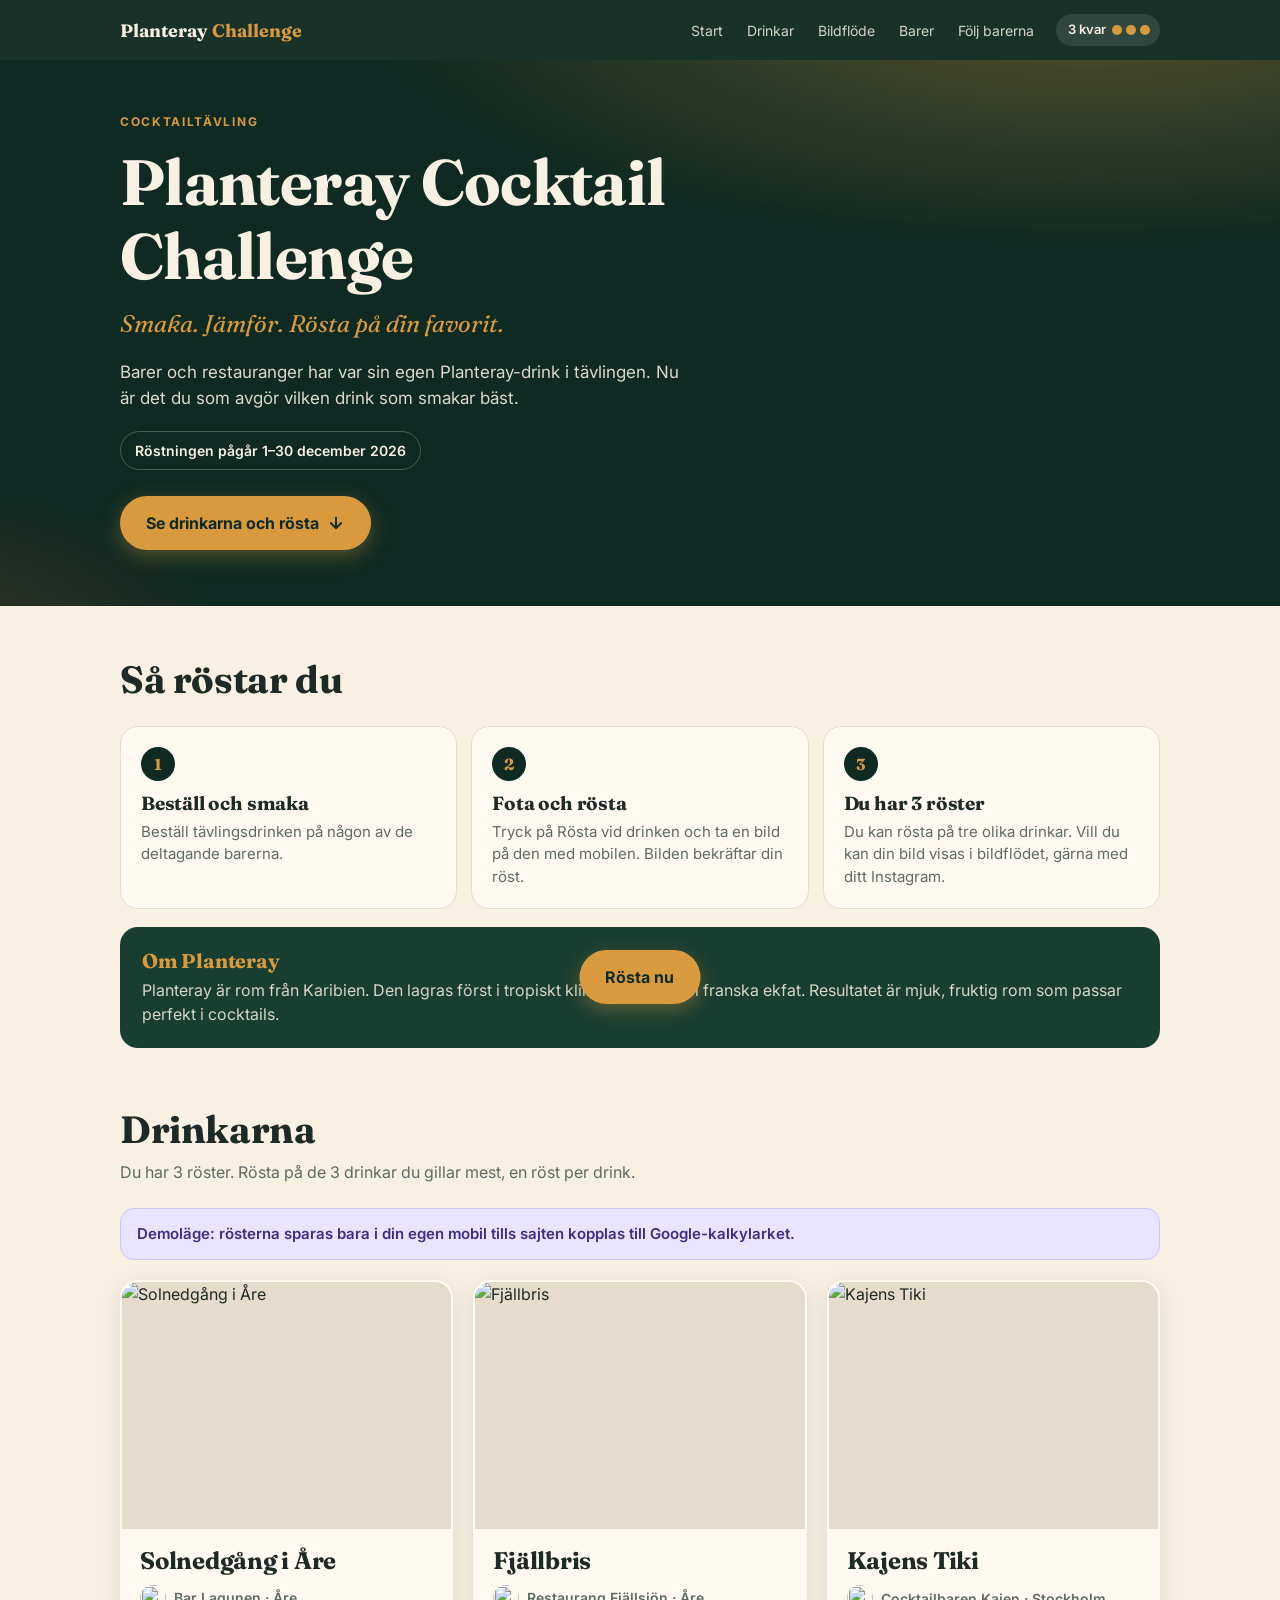
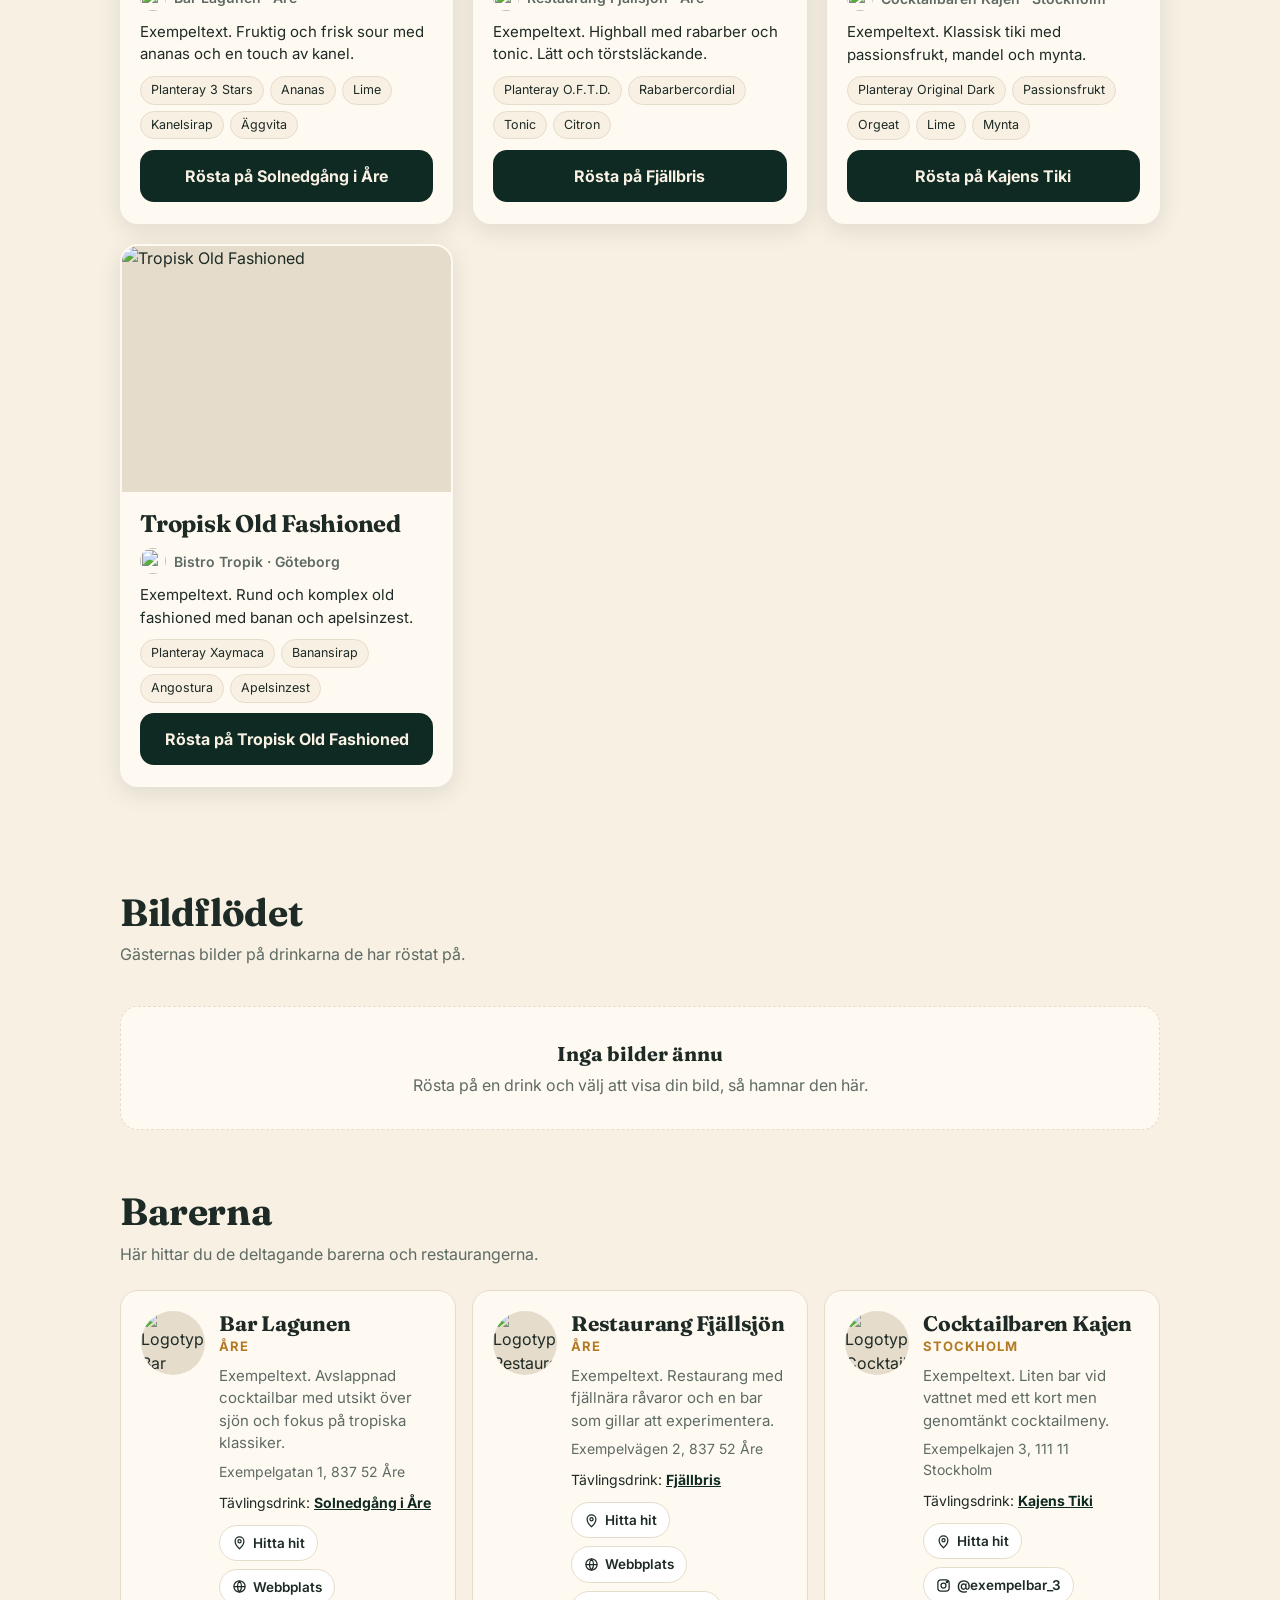
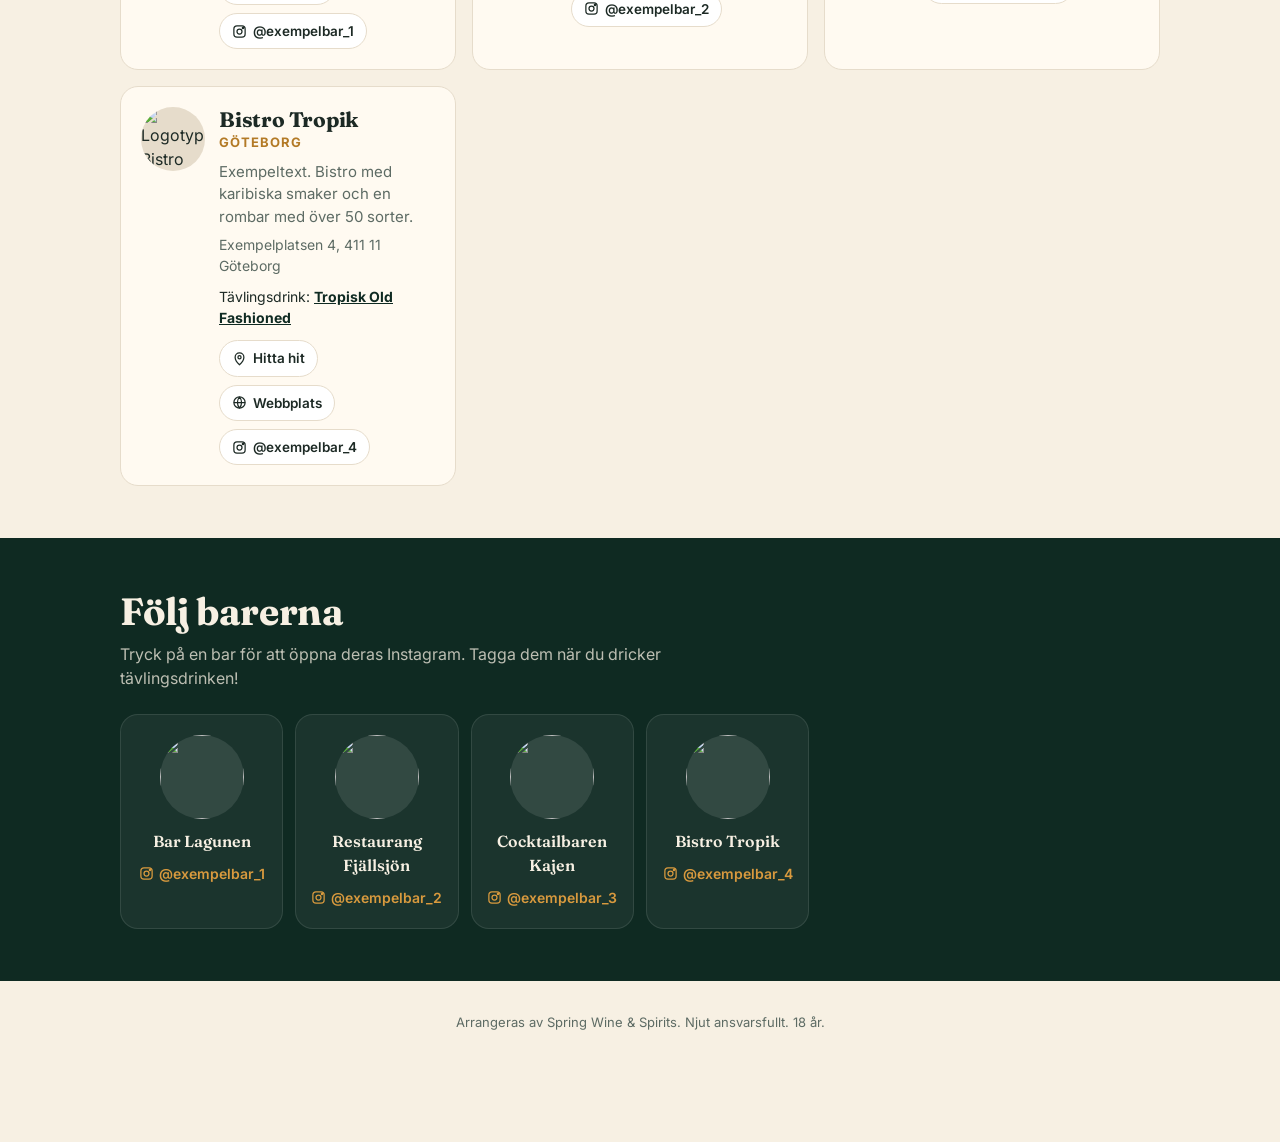
==== index.html @ 9d67931b "Add files via upload" ====
<!DOCTYPE html>
<html lang="sv">
<head>
  <meta charset="utf-8">
  <meta name="viewport" content="width=device-width, initial-scale=1, viewport-fit=cover">
  <meta name="theme-color" content="#0f2a22">
  <title>Planteray Cocktail Challenge – Rösta</title>
  <meta name="description" content="Rösta på den godaste Planteray-drinken.">
  <link rel="preconnect" href="https://fonts.googleapis.com">
  <link rel="preconnect" href="https://fonts.gstatic.com" crossorigin>
  <link href="https://fonts.googleapis.com/css2?family=Fraunces:ital,opsz,wght@0,9..144,500;0,9..144,700;1,9..144,500&family=Inter:wght@400;600;700&display=swap" rel="stylesheet">
  <link rel="stylesheet" href="style.css">
</head>
<body>

  <header class="topbar">
    <div class="wrap">
      <a href="#start" class="brandmark" id="brandmark">Planteray <span>Challenge</span></a>
      <nav class="nav" aria-label="Huvudmeny">
        <a href="#start">Start</a>
        <a href="#drinkar">Drinkar</a>
        <a href="#bilder">Bildflöde</a>
        <a href="#barer">Barer</a>
        <a href="#folj">Följ barerna</a>
      </nav>
      <div class="votes-pill" aria-live="polite">
        <span id="pillText">3 kvar</span>
        <span class="dots" id="pillDots" aria-hidden="true"></span>
      </div>
    </div>
  </header>

  <main>
    <!-- STARTSIDA -->
    <section class="hero" id="start">
      <div class="wrap">
        <span class="eyebrow">Cocktailtävling</span>
        <h1 id="eventName"></h1>
        <p class="tagline" id="tagline"></p>
        <p class="intro" id="intro"></p>
        <div class="period" id="period"></div><br>
        <a class="cta" href="#drinkar">Se drinkarna och rösta
          <svg width="18" height="18" viewBox="0 0 24 24" fill="none" stroke="currentColor" stroke-width="2.5" stroke-linecap="round"><path d="M12 5v14M5 12l7 7 7-7"/></svg>
        </a>
      </div>
    </section>

    <section class="block" id="sa-rostar-du">
      <div class="wrap">
        <div class="section-head"><h2>Så röstar du</h2></div>
        <ol class="steps" id="steps"></ol>
        <div class="brand-box">
          <h3 id="brandTitle"></h3>
          <p id="brandText"></p>
        </div>
      </div>
    </section>

    <!-- DRINKARNA -->
    <section class="block" id="drinkar" style="padding-top:8px">
      <div class="wrap">
        <div class="section-head">
          <h2>Drinkarna</h2>
          <p id="drinksLead"></p>
        </div>
        <div class="banner" id="banner" role="status"></div>
        <div class="drink-grid" id="drinkGrid"></div>
      </div>
    </section>

    <!-- BILDFLÖDE -->
    <section class="block feed-section" id="bilder">
      <div class="wrap">
        <div class="section-head">
          <h2>Bildflödet</h2>
          <p>Gästernas bilder på drinkarna de har röstat på.</p>
        </div>
        <div class="filter-chips" id="feedFilter" role="toolbar" aria-label="Filtrera på drink"></div>
        <div class="feed-grid" id="feedGrid" aria-live="polite"></div>
        <div style="text-align:center"><button class="more-btn" id="feedMore" hidden>Visa fler bilder</button></div>
      </div>
    </section>

    <!-- BARERNA -->
    <section class="block" id="barer" style="padding-top:8px">
      <div class="wrap">
        <div class="section-head">
          <h2>Barerna</h2>
          <p>Här hittar du de deltagande barerna och restaurangerna.</p>
        </div>
        <div class="bar-list" id="barList"></div>
      </div>
    </section>

    <!-- SYNLIGHET / INSTAGRAM -->
    <section class="block wall" id="folj">
      <div class="wrap">
        <div class="section-head">
          <h2>Följ barerna</h2>
          <p>Tryck på en bar för att öppna deras Instagram. Tagga dem när du dricker tävlingsdrinken!</p>
        </div>
        <div class="wall-grid" id="wallGrid"></div>
      </div>
    </section>
  </main>

  <footer><div class="wrap" id="footer"></div></footer>

  <a href="#drinkar" class="cta float-cta" id="floatCta">Rösta nu</a>

  <!-- Dialog -->
  <div class="sheet-backdrop" id="sheetBackdrop" aria-hidden="true">
    <div class="sheet" role="dialog" aria-modal="true" aria-labelledby="sheetTitle" id="sheet"></div>
  </div>
  <div class="toast" id="toast" role="alert"></div>

  <script src="content.js"></script>
  <script src="api.js"></script>
  <script src="app.js"></script>
</body>
</html>
---- style.css ----
/* Färger och typsnitt — ändra här för att justera utseendet */
:root {
  --jungle: #0f2a22;
  --jungle-2: #183d31;
  --cream: #f7f0e3;
  --paper: #fffaf1;
  --gold: #d99a3e;
  --gold-dark: #b37a26;
  --coral: #d9573f;
  --ink: #1d2a25;
  --muted: #5d6b64;
  --line: #e6dccb;
  --ok: #2f7d55;
  --radius: 18px;
  --shadow: 0 6px 24px rgba(15, 42, 34, .10);
  --serif: "Fraunces", Georgia, "Times New Roman", serif;
  --sans: "Inter", system-ui, -apple-system, "Segoe UI", Roboto, sans-serif;
}

* { box-sizing: border-box; }
html { scroll-behavior: smooth; scroll-padding-top: 76px; }
body {
  margin: 0;
  font-family: var(--sans);
  color: var(--ink);
  background: var(--cream);
  line-height: 1.5;
  -webkit-font-smoothing: antialiased;
}
img { max-width: 100%; display: block; }
a { color: inherit; }
button { font: inherit; cursor: pointer; }
h1, h2, h3 { font-family: var(--serif); line-height: 1.15; margin: 0; letter-spacing: -.01em; }

.wrap { max-width: 1080px; margin: 0 auto; padding: 0 20px; }

/* ---------- Topprad ---------- */
.topbar {
  position: sticky; top: 0; z-index: 20;
  background: rgba(15, 42, 34, .96);
  backdrop-filter: blur(8px);
  color: var(--cream);
}
.topbar .wrap { display: flex; align-items: center; gap: 12px; height: 60px; }
.brandmark { font-family: var(--serif); font-weight: 700; font-size: 18px; text-decoration: none; white-space: nowrap; }
.brandmark span { color: var(--gold); }
.nav { display: flex; gap: 4px; margin-left: auto; overflow-x: auto; scrollbar-width: none; }
.nav::-webkit-scrollbar { display: none; }
.nav a {
  text-decoration: none; font-size: 14px; padding: 8px 10px; border-radius: 999px;
  color: rgba(247, 240, 227, .85); white-space: nowrap;
}
.nav a:hover { background: rgba(255, 255, 255, .08); color: #fff; }
.votes-pill {
  display: flex; align-items: center; gap: 6px; flex-shrink: 0;
  background: rgba(255, 255, 255, .1); border-radius: 999px; padding: 6px 10px 6px 12px;
  font-size: 13px; font-weight: 600;
}
.dots { display: flex; gap: 4px; }
.dot { width: 10px; height: 10px; border-radius: 50%; background: var(--gold); transition: background .3s, transform .3s; }
.dot.used { background: rgba(255, 255, 255, .22); }
@media (max-width: 640px) {
  .nav { display: none; }
  .votes-pill { margin-left: auto; }
}

/* ---------- Hero ---------- */
.hero {
  background:
    radial-gradient(1200px 400px at 85% -10%, rgba(217, 154, 62, .35), transparent 60%),
    radial-gradient(600px 300px at -10% 110%, rgba(217, 87, 63, .25), transparent 60%),
    var(--jungle);
  color: var(--cream);
  padding: 48px 0 56px;
  overflow: hidden;
}
.eyebrow {
  display: inline-block; font-size: 12px; font-weight: 700; letter-spacing: .14em; text-transform: uppercase;
  color: var(--gold); margin-bottom: 14px;
}
.hero h1 { font-size: clamp(36px, 9vw, 64px); font-weight: 700; max-width: 14ch; }
.hero .tagline { font-family: var(--serif); font-style: italic; font-size: clamp(19px, 4.5vw, 24px); color: var(--gold); margin: 14px 0 0; }
.hero .intro { max-width: 52ch; margin: 18px 0 0; color: rgba(247, 240, 227, .88); font-size: 17px; }
.hero .period {
  display: inline-flex; align-items: center; gap: 8px; margin-top: 20px; font-size: 14px; font-weight: 600;
  padding: 8px 14px; border: 1px solid rgba(247, 240, 227, .25); border-radius: 999px;
}
.cta {
  display: inline-flex; align-items: center; justify-content: center; gap: 8px;
  background: var(--gold); color: var(--jungle); font-weight: 700; text-decoration: none;
  padding: 15px 26px; border-radius: 999px; border: 0; font-size: 16px; margin-top: 26px;
  box-shadow: 0 6px 20px rgba(217, 154, 62, .35);
}
.cta:active { transform: translateY(1px); }

/* ---------- Sektioner ---------- */
section.block { padding: 52px 0; }
.section-head { margin-bottom: 24px; }
.section-head h2 { font-size: clamp(28px, 6vw, 38px); }
.section-head p { color: var(--muted); margin: 8px 0 0; max-width: 60ch; }

/* Så röstar du */
.steps { display: grid; gap: 14px; grid-template-columns: repeat(auto-fit, minmax(220px, 1fr)); counter-reset: step; padding: 0; margin: 0; list-style: none; }
.step { background: var(--paper); border: 1px solid var(--line); border-radius: var(--radius); padding: 20px; position: relative; }
.step::before {
  counter-increment: step; content: counter(step);
  display: grid; place-items: center; width: 34px; height: 34px; border-radius: 50%;
  background: var(--jungle); color: var(--gold); font-family: var(--serif); font-weight: 700; margin-bottom: 12px;
}
.step h3 { font-size: 19px; }
.step p { margin: 6px 0 0; color: var(--muted); font-size: 15px; }

.brand-box {
  margin-top: 18px; background: var(--jungle-2); color: var(--cream); border-radius: var(--radius);
  padding: 22px; display: grid; gap: 6px;
}
.brand-box h3 { color: var(--gold); font-size: 20px; }
.brand-box p { margin: 0; color: rgba(247, 240, 227, .85); }

/* Statusbanner */
.banner {
  display: none; margin: 0 0 20px; padding: 14px 16px; border-radius: 14px; font-weight: 600; font-size: 15px;
  background: #fdecc8; color: #6b4a12; border: 1px solid #f0d08c;
}
.banner.show { display: block; }
.banner.done { background: #dff1e6; color: #1e5a3b; border-color: #b6dcc4; }
.banner.closed { background: #f9dcd5; color: #7a2c1c; border-color: #efb7a9; }
.banner.demo { background: #e9e4ff; color: #3d2f86; border-color: #cfc5ff; }

/* ---------- Drinkkort ---------- */
.drink-grid { display: grid; gap: 20px; grid-template-columns: repeat(auto-fill, minmax(280px, 1fr)); }
.drink {
  background: var(--paper); border-radius: var(--radius); overflow: hidden; box-shadow: var(--shadow);
  display: flex; flex-direction: column; border: 2px solid transparent; transition: border-color .3s;
}
.drink.voted { border-color: var(--ok); }
.drink .photo { position: relative; aspect-ratio: 4 / 3; background: var(--line); }
.drink .photo img { width: 100%; height: 100%; object-fit: cover; }
.voted-badge {
  position: absolute; top: 12px; left: 12px; background: var(--ok); color: #fff; font-size: 13px; font-weight: 700;
  padding: 6px 10px; border-radius: 999px; display: none; align-items: center; gap: 6px;
}
.drink.voted .voted-badge { display: inline-flex; }
.drink .body { padding: 18px 18px 20px; display: flex; flex-direction: column; gap: 10px; flex: 1; }
.drink h3 { font-size: 24px; }
.bar-link {
  display: inline-flex; align-items: center; gap: 8px; font-size: 14px; font-weight: 600; color: var(--muted);
  text-decoration: none;
}
.bar-link img { width: 26px; height: 26px; border-radius: 50%; object-fit: cover; }
.drink .desc { margin: 0; color: var(--ink); font-size: 15px; }
.chips { display: flex; flex-wrap: wrap; gap: 6px; padding: 0; margin: 0; list-style: none; }
.chips li { font-size: 12.5px; background: var(--cream); border: 1px solid var(--line); padding: 4px 10px; border-radius: 999px; }
.vote-btn {
  margin-top: auto; width: 100%; min-height: 52px; border: 0; border-radius: 14px;
  background: var(--jungle); color: var(--cream); font-weight: 700; font-size: 16px;
  display: flex; align-items: center; justify-content: center; gap: 8px; transition: background .2s;
}
.vote-btn:hover { background: var(--jungle-2); }
.vote-btn:disabled { cursor: not-allowed; background: #c9c2b4; color: #6e675b; }
.drink.voted .vote-btn { background: transparent; color: var(--ok); border: 2px solid var(--ok); }

/* ---------- Barer ---------- */
.bar-list { display: grid; gap: 16px; grid-template-columns: repeat(auto-fill, minmax(300px, 1fr)); }
.bar-card {
  background: var(--paper); border: 1px solid var(--line); border-radius: var(--radius); padding: 20px;
  display: grid; grid-template-columns: 64px 1fr; gap: 14px; align-items: start;
}
.bar-card .logo { width: 64px; height: 64px; border-radius: 50%; object-fit: cover; background: var(--line); }
.bar-card h3 { font-size: 21px; }
.bar-card .city { font-size: 13px; font-weight: 700; letter-spacing: .08em; text-transform: uppercase; color: var(--gold-dark); margin-top: 2px; }
.bar-card p { margin: 8px 0 0; font-size: 15px; color: var(--muted); }
.bar-card .links { display: flex; flex-wrap: wrap; gap: 8px; margin-top: 12px; }
.pill-link {
  display: inline-flex; align-items: center; gap: 6px; text-decoration: none; font-size: 13.5px; font-weight: 600;
  padding: 7px 12px; border-radius: 999px; border: 1px solid var(--line); background: #fff;
}
.pill-link:hover { border-color: var(--jungle); }
.bar-card .drink-ref { margin-top: 10px; font-size: 14px; }
.bar-card .drink-ref a { font-weight: 700; color: var(--jungle); }

/* ---------- Instagramvägg ---------- */
.wall { background: var(--jungle); color: var(--cream); }
.wall .section-head p { color: rgba(247, 240, 227, .75); }
.wall-grid { display: grid; gap: 12px; grid-template-columns: repeat(auto-fill, minmax(150px, 1fr)); }
.wall-item {
  display: flex; flex-direction: column; align-items: center; text-align: center; gap: 10px; text-decoration: none;
  background: rgba(255, 255, 255, .05); border: 1px solid rgba(255, 255, 255, .1); border-radius: var(--radius);
  padding: 20px 12px; transition: background .2s, transform .2s;
}
.wall-item:hover { background: rgba(255, 255, 255, .1); transform: translateY(-2px); }
.wall-item img { width: 84px; height: 84px; border-radius: 50%; object-fit: cover; background: rgba(255, 255, 255, .1); }
.wall-item .n { font-family: var(--serif); font-size: 16px; font-weight: 600; }
.wall-item .ig { color: var(--gold); font-size: 14px; font-weight: 600; display: inline-flex; align-items: center; gap: 5px; word-break: break-all; }

footer { padding: 32px 0 110px; text-align: center; color: var(--muted); font-size: 13px; }

/* Flytande röstknapp på mobil */
.float-cta {
  position: fixed; left: 50%; bottom: 16px; transform: translateX(-50%) translateY(120px);
  z-index: 15; transition: transform .3s; margin: 0; white-space: nowrap;
}
.float-cta.show { transform: translateX(-50%) translateY(0); }

/* ---------- Bildflöde ---------- */
.feed-section { padding-top: 8px; }
.filter-chips { display: flex; gap: 8px; overflow-x: auto; padding: 2px 0 14px; scrollbar-width: none; }
.filter-chips::-webkit-scrollbar { display: none; }
.filter-chips button {
  flex-shrink: 0; border: 1.5px solid var(--line); background: var(--paper); color: var(--ink);
  font-size: 14px; font-weight: 600; padding: 8px 14px; border-radius: 999px;
}
.filter-chips button[aria-pressed="true"] { background: var(--jungle); border-color: var(--jungle); color: var(--cream); }
.feed-grid { display: grid; gap: 10px; grid-template-columns: repeat(2, 1fr); }
@media (min-width: 640px) { .feed-grid { grid-template-columns: repeat(3, 1fr); gap: 14px; } }
@media (min-width: 960px) { .feed-grid { grid-template-columns: repeat(4, 1fr); } }
.feed-item {
  position: relative; aspect-ratio: 1; border-radius: 14px; overflow: hidden; background: var(--line);
  border: 0; padding: 0; text-align: left; display: block; width: 100%;
}
.feed-item img { width: 100%; height: 100%; object-fit: cover; transition: transform .3s; }
.feed-item:hover img { transform: scale(1.03); }
.feed-item .cap {
  position: absolute; inset: auto 0 0 0; padding: 28px 10px 9px; color: #fff;
  background: linear-gradient(transparent, rgba(10, 25, 20, .85));
  display: flex; flex-direction: column; gap: 1px; font-size: 12.5px; line-height: 1.3;
}
.feed-item .cap b { font-family: var(--serif); font-size: 15px; font-weight: 600; }
.feed-item .cap .who { color: var(--gold); font-weight: 600; overflow: hidden; text-overflow: ellipsis; white-space: nowrap; }
.feed-empty {
  grid-column: 1 / -1; background: var(--paper); border: 1.5px dashed var(--line); border-radius: var(--radius);
  padding: 32px 20px; text-align: center; color: var(--muted);
}
.feed-empty b { display: block; font-family: var(--serif); color: var(--ink); font-size: 20px; margin-bottom: 4px; }
.more-btn {
  margin-top: 18px; border: 1.5px solid var(--jungle); background: transparent; color: var(--jungle);
  font-weight: 700; padding: 12px 22px; border-radius: 999px;
}
.lightbox-img { width: 100%; max-height: 60vh; object-fit: contain; border-radius: 16px; background: #000; margin-bottom: 14px; }

/* ---------- Fotosteg vid röstning ---------- */
.photo-step { margin-top: 18px; text-align: left; }
.photo-drop {
  position: relative; display: flex; flex-direction: column; align-items: center; justify-content: center; gap: 8px;
  width: 100%; min-height: 150px; border: 2px dashed var(--gold); border-radius: 18px; background: #fff7ea;
  color: var(--jungle); font-weight: 700; font-size: 16px; cursor: pointer; text-align: center; padding: 18px;
}
.photo-drop small { font-weight: 400; color: var(--muted); font-size: 13px; }
.photo-drop input { position: absolute; width: 1px; height: 1px; opacity: 0; }
.photo-drop:focus-within { outline: 3px solid var(--gold); outline-offset: 2px; }
.photo-preview { position: relative; border-radius: 18px; overflow: hidden; background: #000; }
.photo-preview img { width: 100%; max-height: 260px; object-fit: contain; }
.photo-preview .retake {
  position: absolute; right: 10px; bottom: 10px; background: rgba(255, 255, 255, .95); color: var(--jungle);
  border: 0; border-radius: 999px; padding: 8px 14px; font-weight: 700; font-size: 14px; cursor: pointer;
  display: inline-flex; align-items: center; gap: 6px;
}
.photo-preview .retake input { position: absolute; width: 1px; height: 1px; opacity: 0; }
.photo-note { font-size: 12.5px; color: var(--muted); margin: 8px 2px 0; }
.opt-row {
  display: flex; gap: 12px; align-items: flex-start; margin-top: 16px; padding: 14px; border-radius: 14px;
  background: var(--cream); border: 1px solid var(--line); cursor: pointer; font-size: 15px; font-weight: 600;
}
.opt-row input { width: 22px; height: 22px; accent-color: var(--jungle); flex-shrink: 0; margin: 0; }
.opt-row small { display: block; font-weight: 400; color: var(--muted); font-size: 13px; margin-top: 2px; }
.ig-field { margin-top: 12px; display: none; }
.ig-field.show { display: block; }
.ig-field label { font-size: 14px; font-weight: 600; display: block; margin-bottom: 6px; }
.ig-input { display: flex; align-items: center; border: 1.5px solid var(--line); border-radius: 12px; background: #fff; overflow: hidden; }
.ig-input:focus-within { border-color: var(--gold); outline: 2px solid var(--gold); }
.ig-input span { padding: 0 4px 0 14px; color: var(--muted); font-weight: 600; }
.ig-input input { border: 0; outline: 0; font: inherit; font-size: 16px; padding: 13px 14px 13px 0; flex: 1; min-width: 0; background: transparent; }
.field-err { color: var(--coral); font-size: 13px; font-weight: 600; margin-top: 6px; min-height: 0; }

/* ---------- Dialog (bottom sheet) ---------- */
.sheet-backdrop {
  position: fixed; inset: 0; background: rgba(10, 25, 20, .55); z-index: 50;
  display: flex; align-items: flex-end; justify-content: center;
  opacity: 0; pointer-events: none; transition: opacity .2s;
}
.sheet-backdrop.open { opacity: 1; pointer-events: auto; }
.sheet {
  background: var(--paper); width: 100%; max-width: 480px; border-radius: 24px 24px 0 0;
  padding: 10px 22px calc(24px + env(safe-area-inset-bottom)); transform: translateY(100%); transition: transform .28s ease;
  text-align: center; max-height: 94vh; max-height: 94dvh; overflow-y: auto; overscroll-behavior: contain;
}
.sheet-backdrop.open .sheet { transform: translateY(0); }
@media (min-width: 560px) {
  .sheet-backdrop { align-items: center; }
  .sheet { border-radius: 24px; }
}
.sheet .grab { width: 40px; height: 5px; border-radius: 3px; background: var(--line); margin: 0 auto 16px; }
.sheet .thumb { width: 96px; height: 96px; border-radius: 20px; object-fit: cover; margin: 0 auto 14px; }
.sheet h3 { font-size: 24px; }
.sheet p { color: var(--muted); margin: 8px 0 0; }
.sheet .actions { display: grid; gap: 10px; margin-top: 22px; }
.sheet .secondary { background: transparent; border: 0; color: var(--muted); padding: 12px; font-weight: 600; }
.sheet .cta { margin-top: 0; width: 100%; }
.sheet .cta:disabled { opacity: .6; }
.check {
  width: 72px; height: 72px; border-radius: 50%; background: var(--ok); color: #fff; margin: 4px auto 14px;
  display: grid; place-items: center; animation: pop .4s ease;
}
.sheet .dots { justify-content: center; margin-top: 14px; }
.sheet .dot { width: 14px; height: 14px; }
.sheet .dot.used { background: var(--line); }
@keyframes pop { 0% { transform: scale(.4); opacity: 0; } 70% { transform: scale(1.1); } 100% { transform: scale(1); opacity: 1; } }

.spinner { width: 18px; height: 18px; border: 2.5px solid currentColor; border-right-color: transparent; border-radius: 50%; animation: spin .7s linear infinite; }
@keyframes spin { to { transform: rotate(360deg); } }

.toast {
  position: fixed; left: 50%; top: 72px; transform: translate(-50%, -20px); opacity: 0; z-index: 60;
  background: var(--jungle); color: var(--cream); padding: 12px 18px; border-radius: 12px; font-weight: 600; font-size: 14px;
  transition: all .25s; max-width: calc(100% - 32px); text-align: center; pointer-events: none;
}
.toast.show { opacity: 1; transform: translate(-50%, 0); }

.sr-only { position: absolute; width: 1px; height: 1px; overflow: hidden; clip: rect(0 0 0 0); white-space: nowrap; }

@media (prefers-reduced-motion: reduce) {
  * { transition: none !important; animation: none !important; }
  html { scroll-behavior: auto; }
}
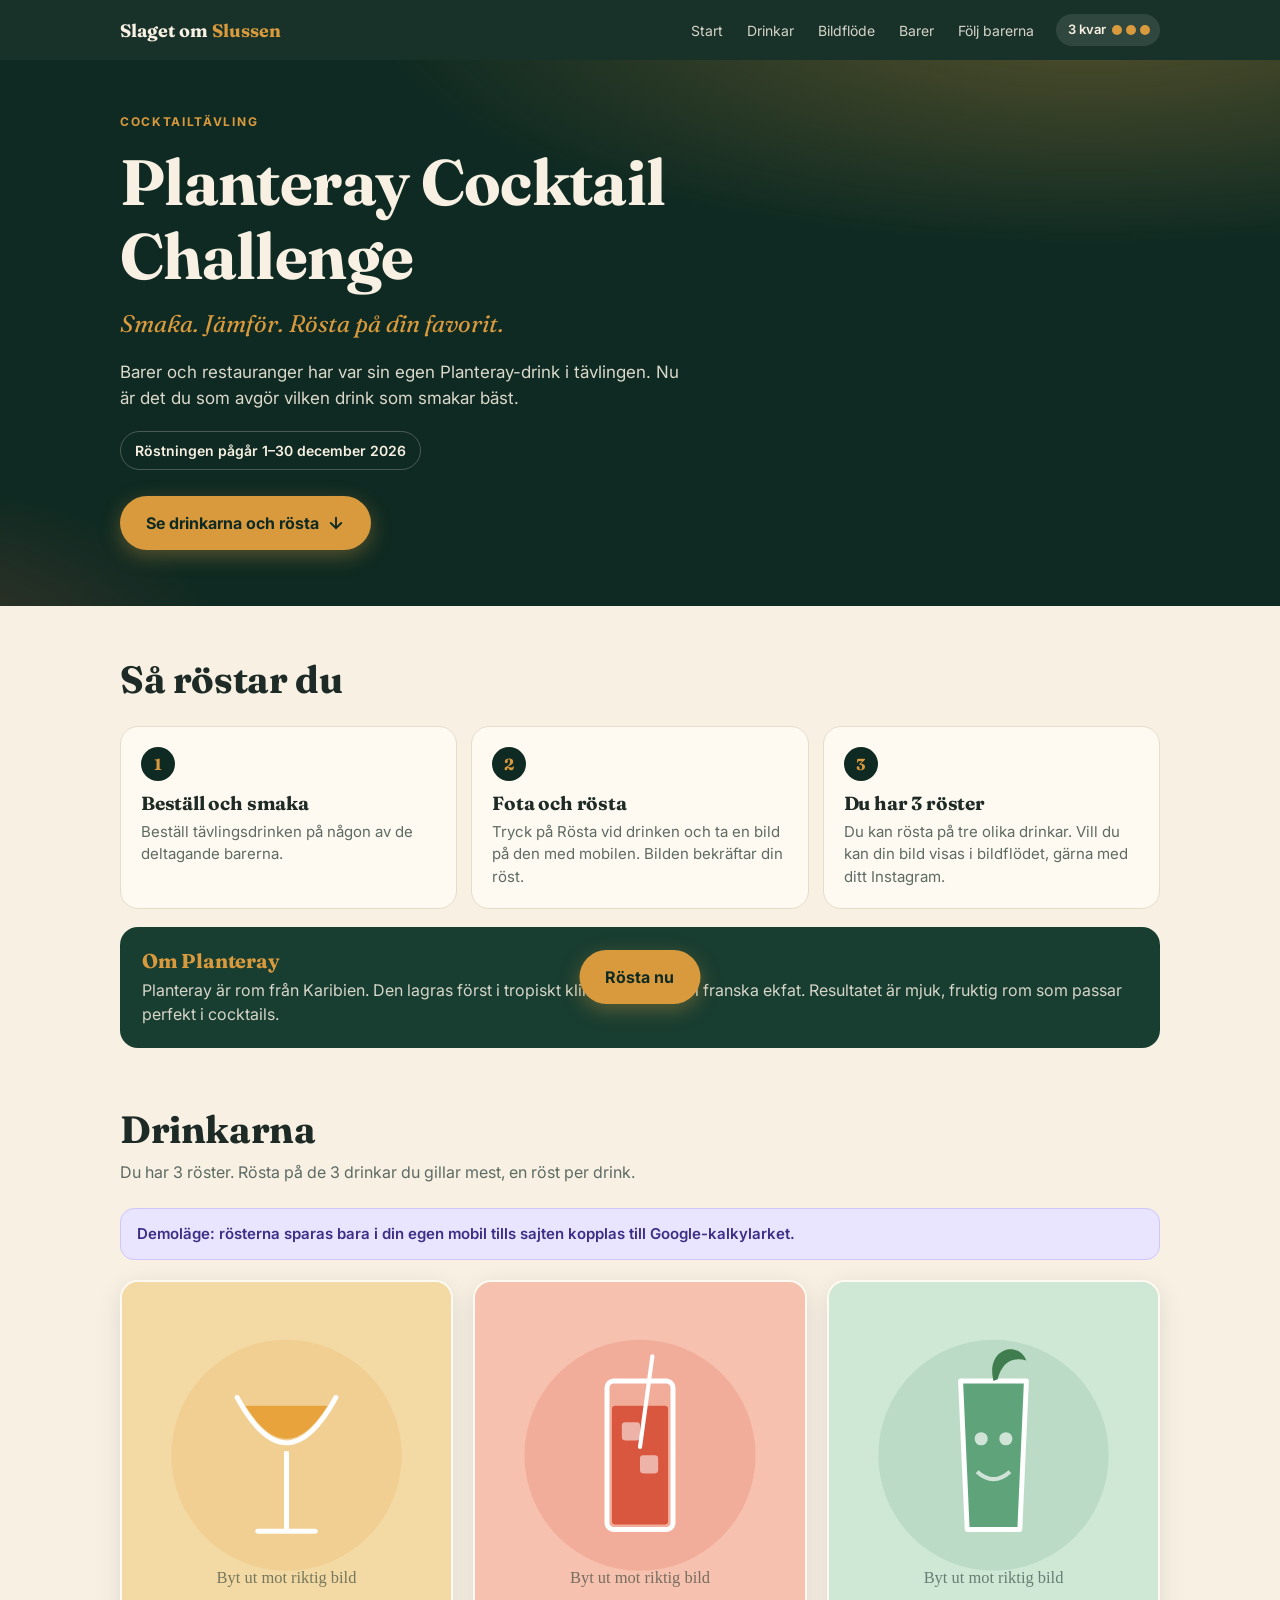
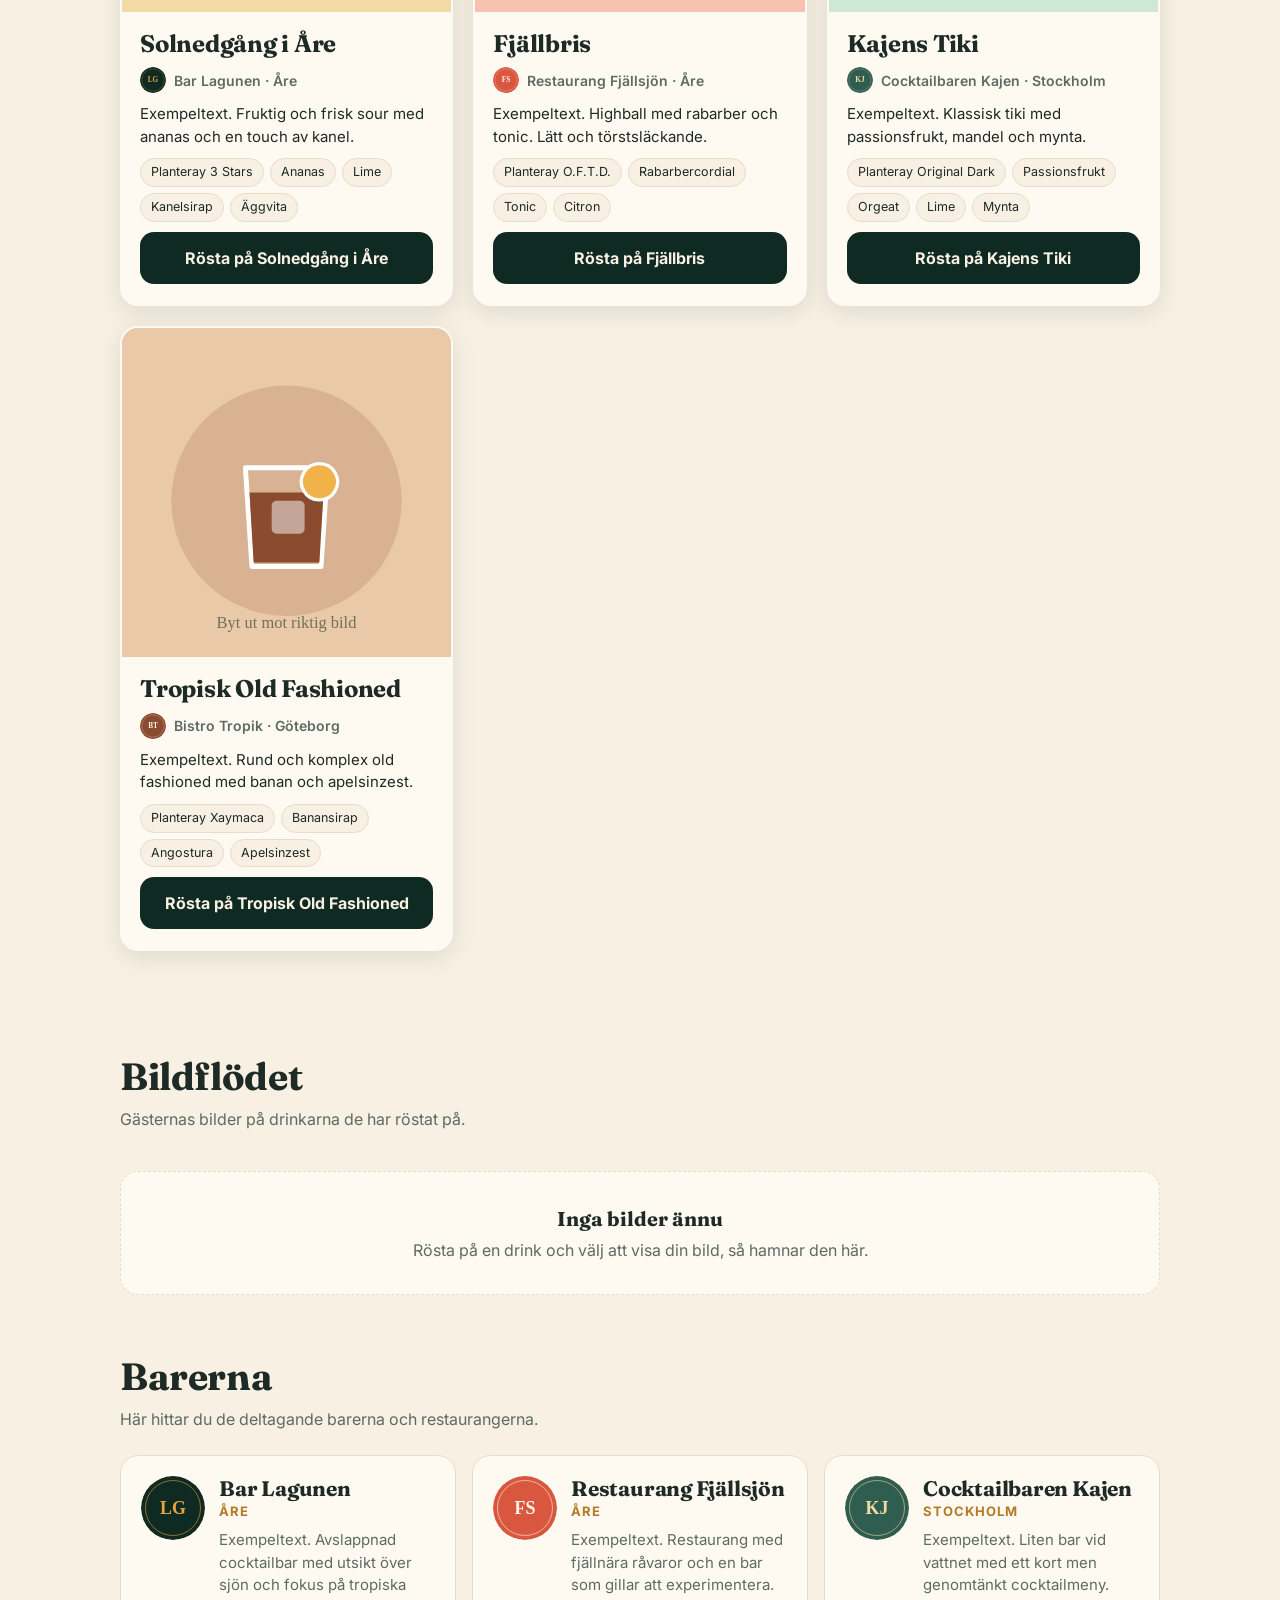
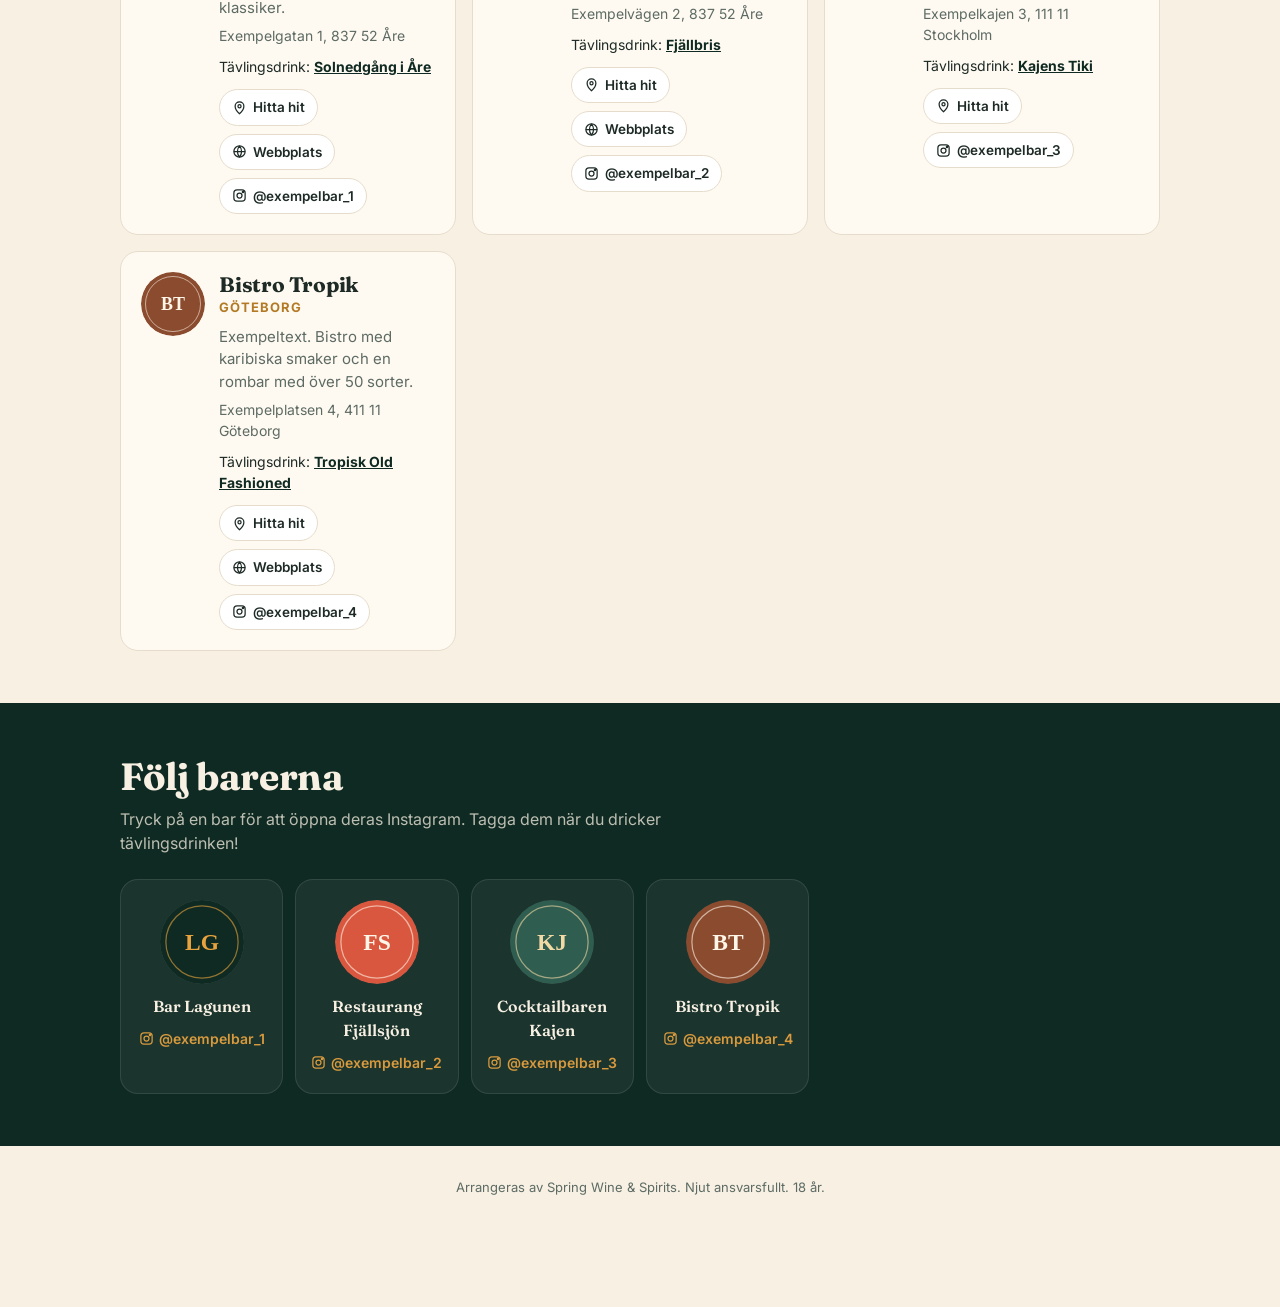
==== commit a2e49016: "Update index.html" ====
--- a/index.html
+++ b/index.html
@@ -3,8 +3,8 @@
 <head>
   <meta charset="utf-8">
   <meta name="viewport" content="width=device-width, initial-scale=1, viewport-fit=cover">
-  <meta name="theme-color" content="#0f2a22">
-  <title>Planteray Cocktail Challenge – Rösta</title>
+  <meta name="theme-color" content="#f0b89a">
+  <title>Slaget om Slussen – Rösta</title>
   <meta name="description" content="Rösta på den godaste Planteray-drinken.">
   <link rel="preconnect" href="https://fonts.googleapis.com">
   <link rel="preconnect" href="https://fonts.gstatic.com" crossorigin>
@@ -15,7 +15,7 @@
 
   <header class="topbar">
     <div class="wrap">
-      <a href="#start" class="brandmark" id="brandmark">Planteray <span>Challenge</span></a>
+      <a href="#start" class="brandmark" id="brandmark">Slaget om <span>Slussen</span></a>
       <nav class="nav" aria-label="Huvudmeny">
         <a href="#start">Start</a>
         <a href="#drinkar">Drinkar</a>
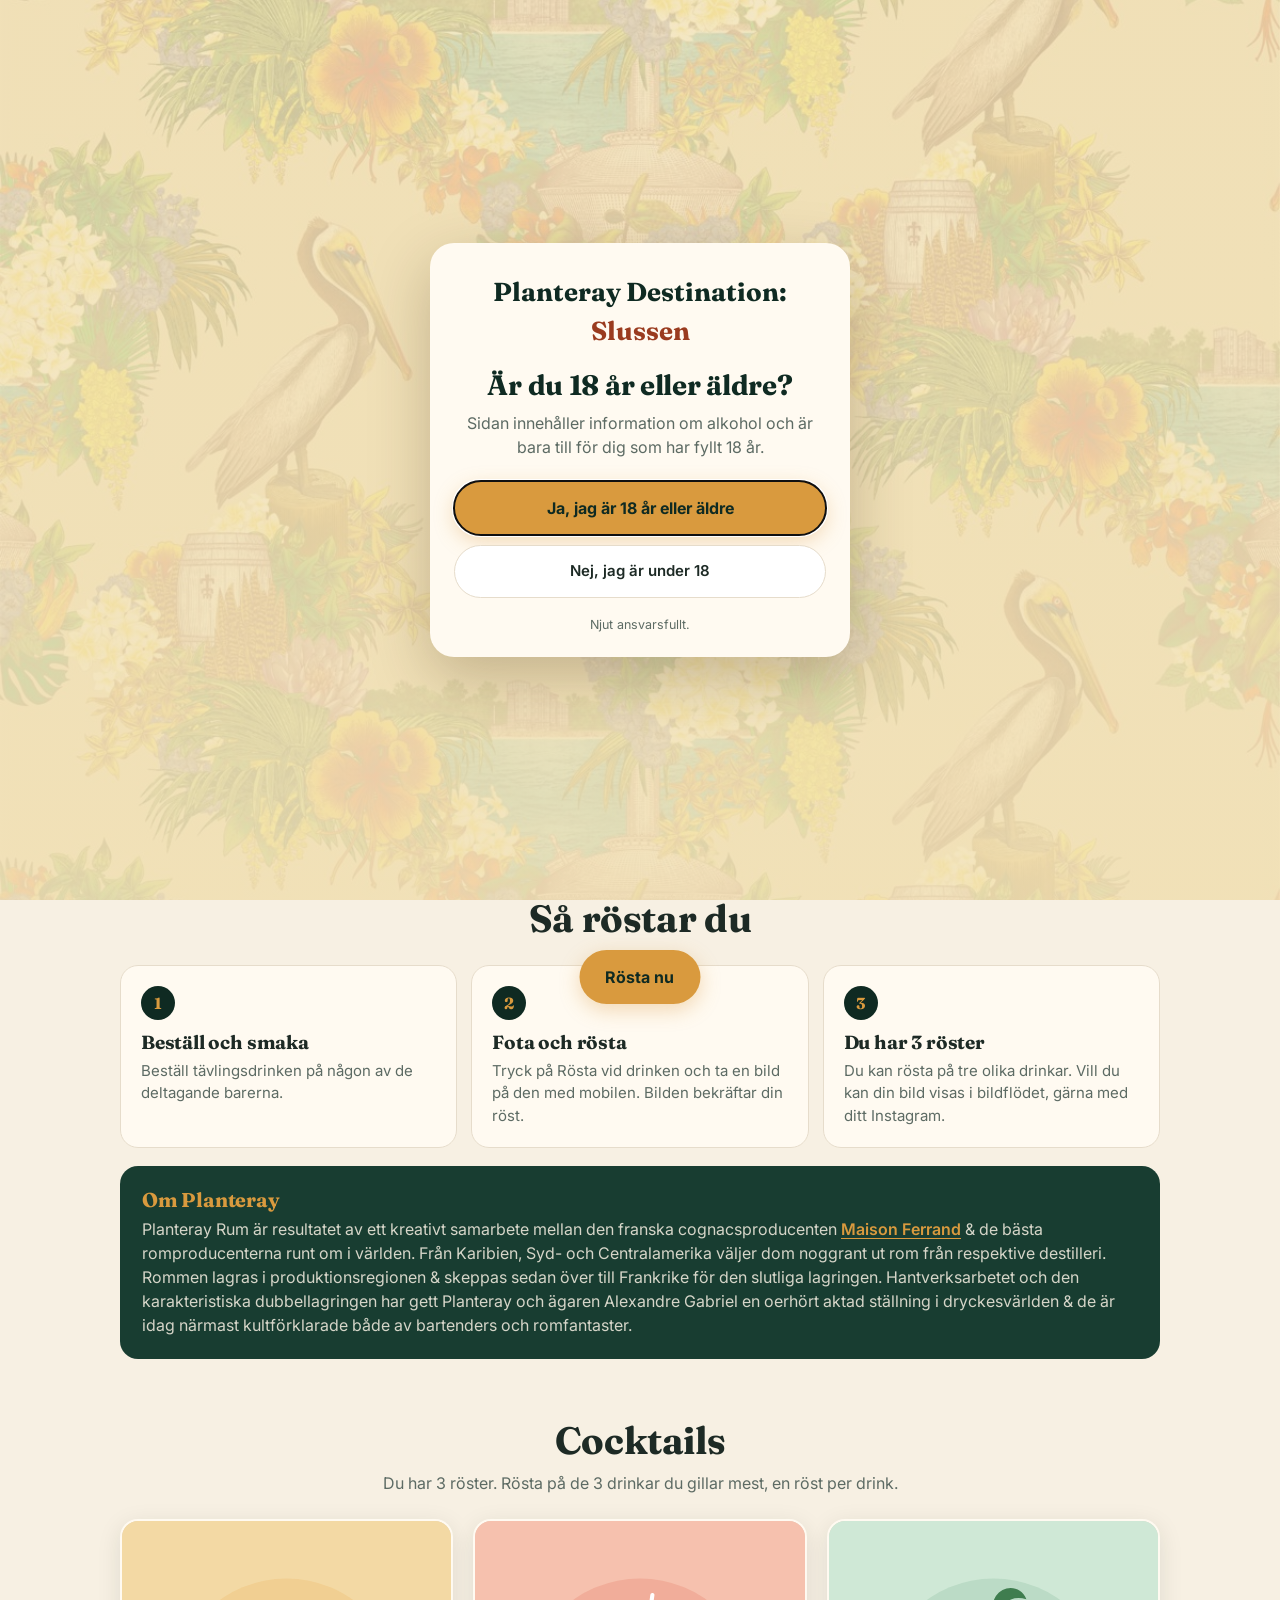
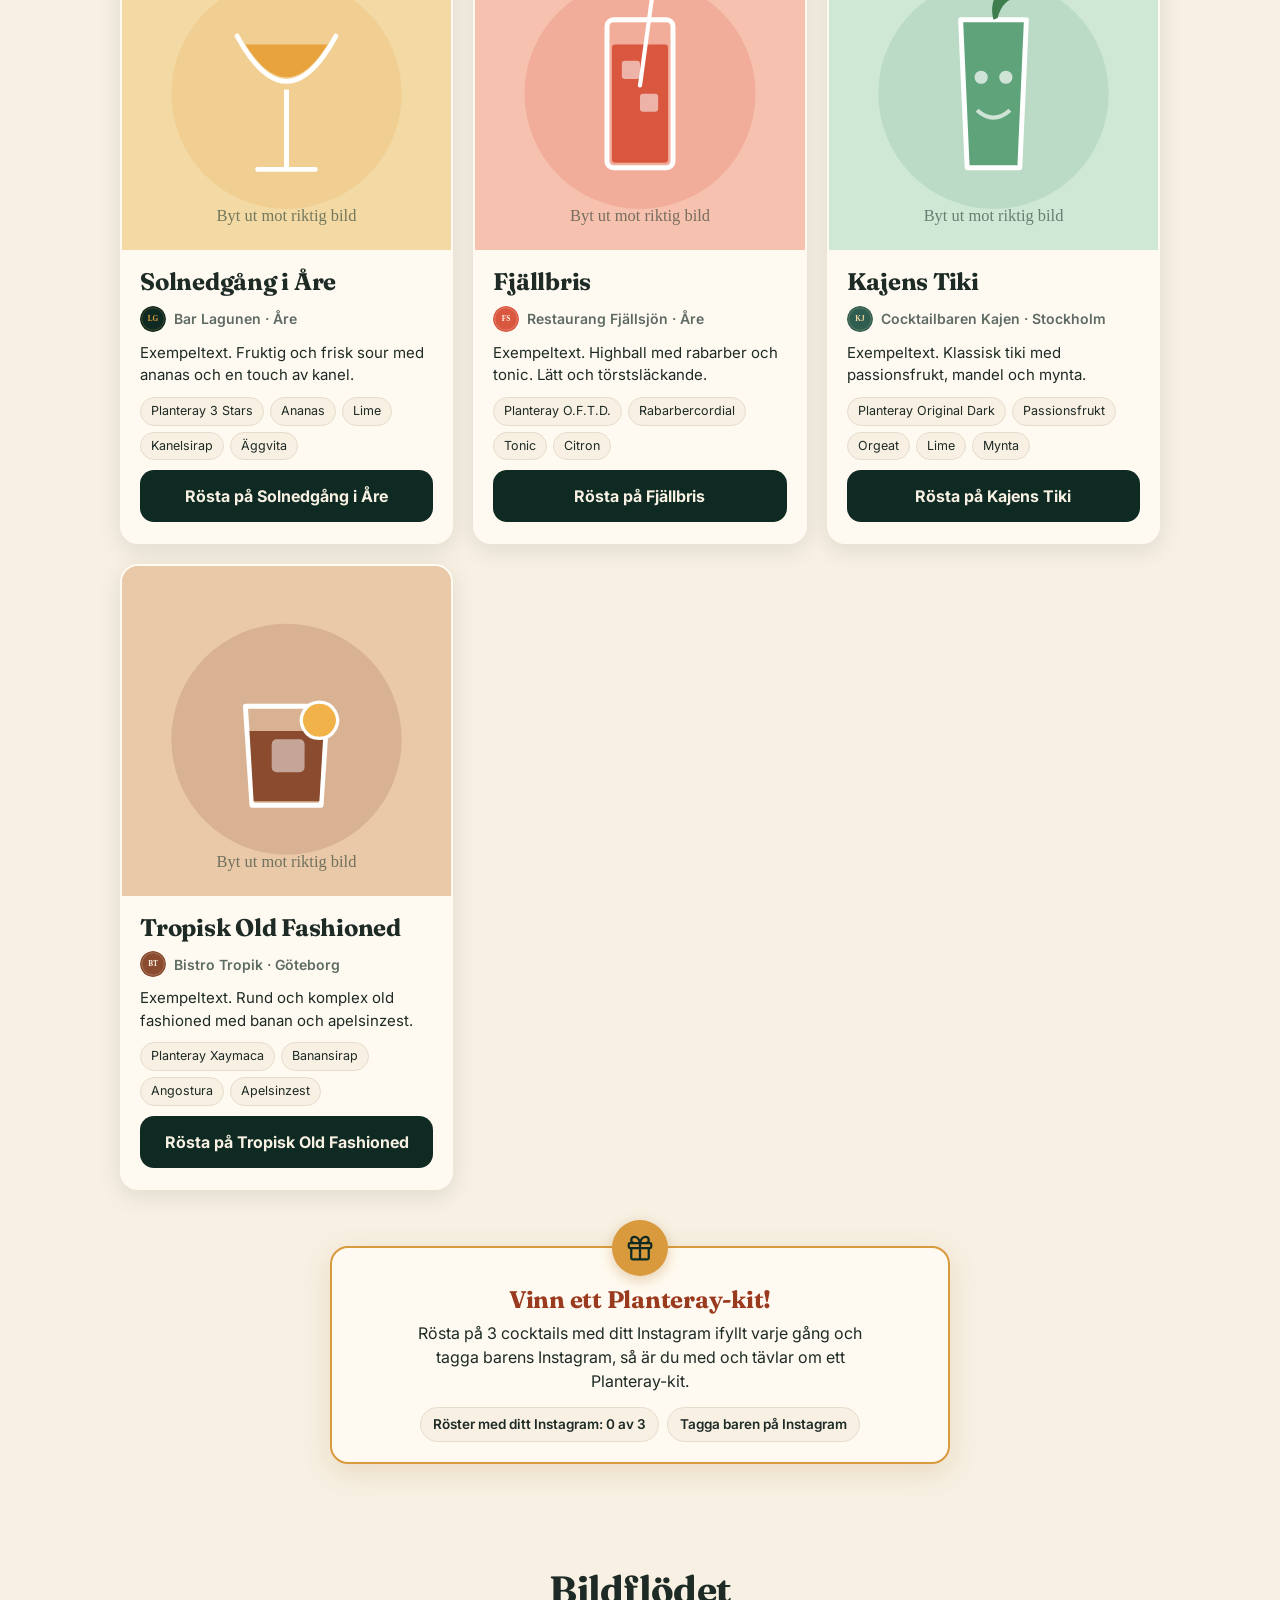
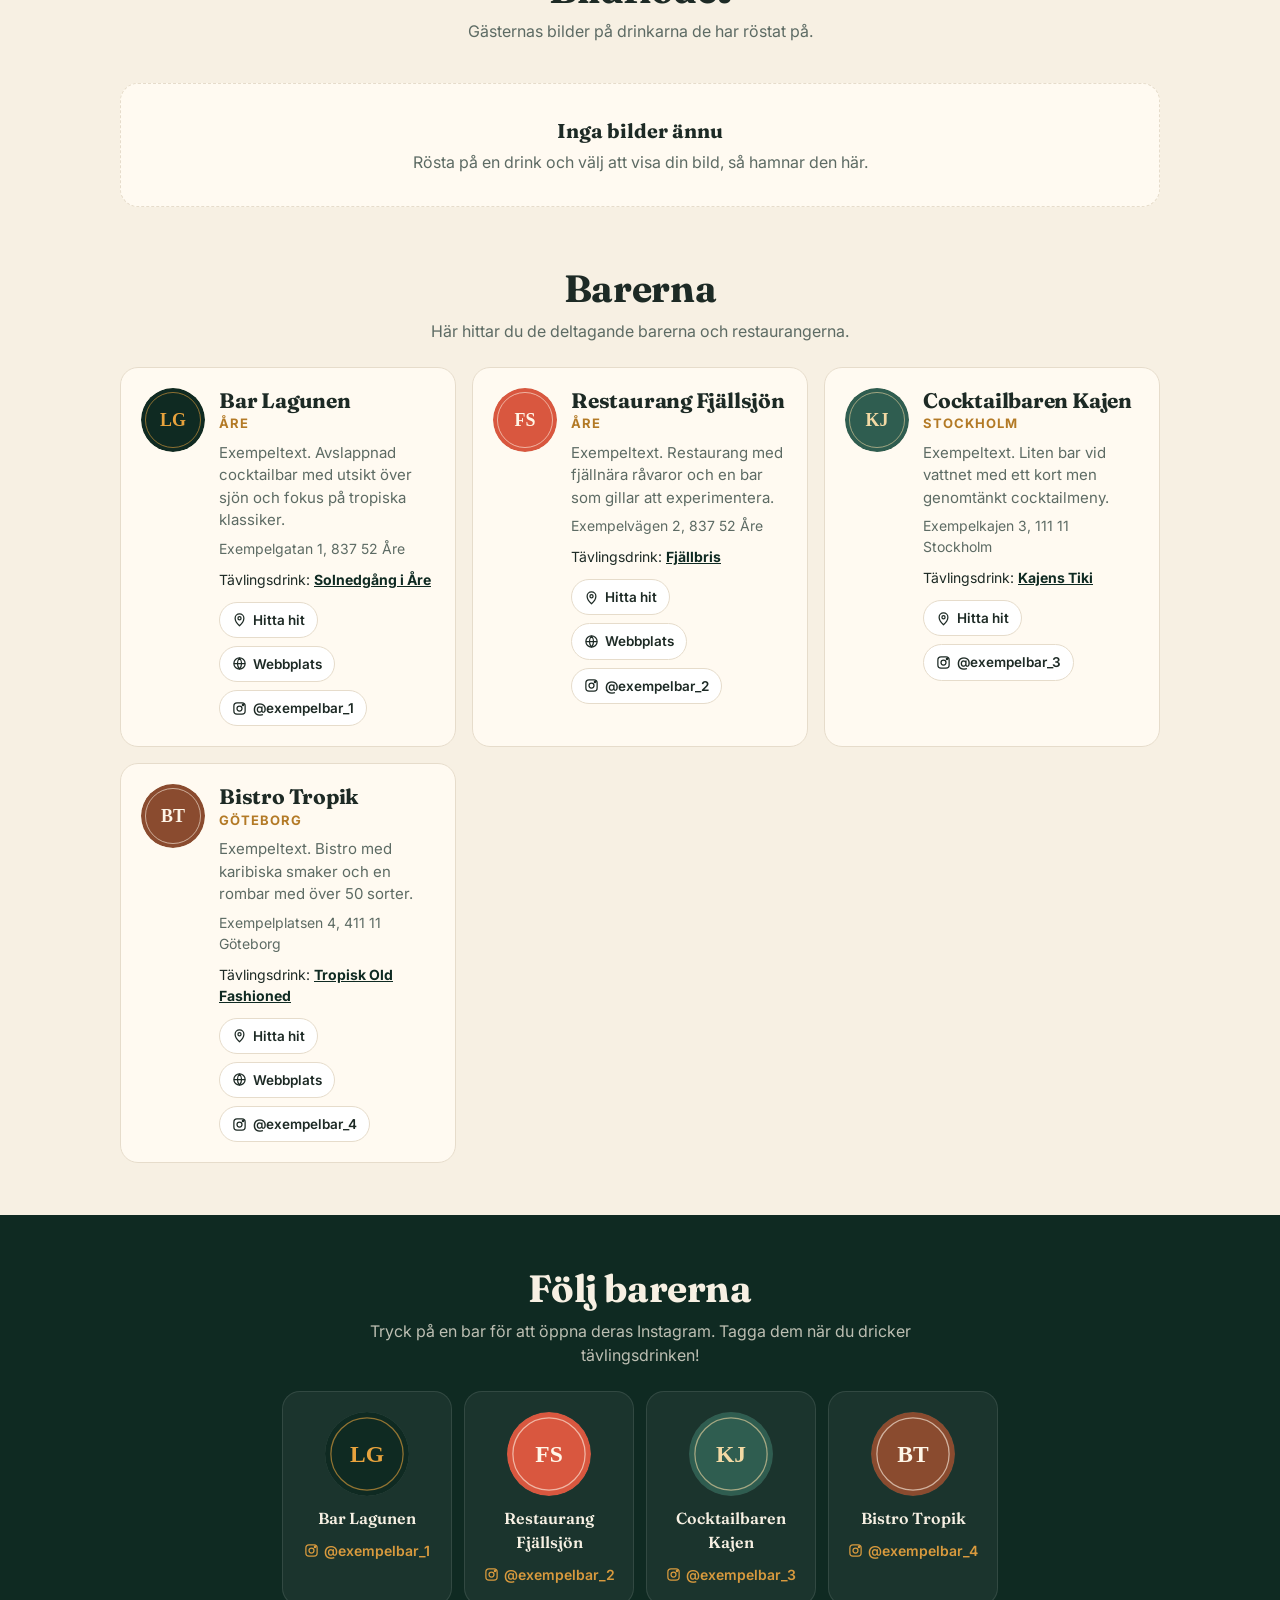
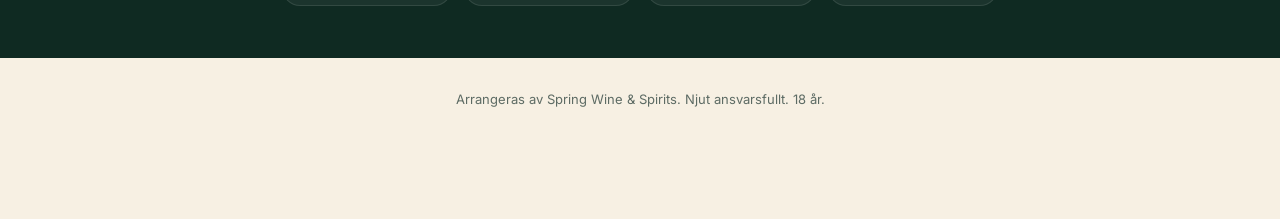
==== commit b85c0b5e: "Uppdatera webbplatsfiler från zip" ====
--- a/index.html
+++ b/index.html
@@ -4,18 +4,46 @@
   <meta charset="utf-8">
   <meta name="viewport" content="width=device-width, initial-scale=1, viewport-fit=cover">
   <meta name="theme-color" content="#f0b89a">
-  <title>Slaget om Slussen – Rösta</title>
+  <title>Planteray Destination: Slussen – Rösta</title>
   <meta name="description" content="Rösta på den godaste Planteray-drinken.">
   <link rel="preconnect" href="https://fonts.googleapis.com">
   <link rel="preconnect" href="https://fonts.gstatic.com" crossorigin>
   <link href="https://fonts.googleapis.com/css2?family=Fraunces:ital,opsz,wght@0,9..144,500;0,9..144,700;1,9..144,500&family=Inter:wght@400;600;700&display=swap" rel="stylesheet">
   <link rel="stylesheet" href="style.css">
+  <script>
+    /* Åldersspärr: hoppa över rutan om besökaren redan bekräftat 18 år (gäller 30 dagar) */
+    try {
+      var t = parseInt(localStorage.getItem("pr_age_ok") || "0", 10);
+      if (t && Date.now() - t < 30 * 24 * 3600 * 1000) document.documentElement.classList.add("age-ok");
+    } catch (e) {}
+  </script>
 </head>
 <body>
 
+  <!-- ÅLDERSSPÄRR: visas innan sidan går att se. Texterna finns i content.js -->
+  <div class="age-gate" id="ageGate" role="dialog" aria-modal="true" aria-labelledby="ageTitle" aria-describedby="ageText">
+    <div class="age-card">
+      <div class="age-brand" id="ageBrand">Planteray Destination: <span>Slussen</span></div>
+      <div id="ageAsk">
+        <h2 id="ageTitle">Är du 18 år eller äldre?</h2>
+        <p id="ageText">Sidan innehåller information om alkohol och är bara till för dig som har fyllt 18&nbsp;år.</p>
+        <div class="age-actions">
+          <button class="cta" id="ageYes">Ja, jag är 18 år eller äldre</button>
+          <button class="age-no" id="ageNo">Nej, jag är under 18</button>
+        </div>
+      </div>
+      <div id="ageDenied" hidden>
+        <h2>Tyvärr</h2>
+        <p id="ageDeniedText">Du måste vara 18 år eller äldre för att besöka sidan.</p>
+        <button class="age-no" id="ageBack">Tillbaka</button>
+      </div>
+      <p class="age-small" id="ageSmall">Njut ansvarsfullt.</p>
+    </div>
+  </div>
+
   <header class="topbar">
     <div class="wrap">
-      <a href="#start" class="brandmark" id="brandmark">Slaget om <span>Slussen</span></a>
+      <a href="#start" class="brandmark" id="brandmark">Planteray Destination: <span>Slussen</span></a>
       <nav class="nav" aria-label="Huvudmeny">
         <a href="#start">Start</a>
         <a href="#drinkar">Drinkar</a>
@@ -34,6 +62,7 @@
     <!-- STARTSIDA -->
     <section class="hero" id="start">
       <div class="wrap">
+        <img class="hero-logo" src="images/planteray-logo.png" alt="Planteray Rum" width="700" height="472">
         <span class="eyebrow">Cocktailtävling</span>
         <h1 id="eventName"></h1>
         <p class="tagline" id="tagline"></p>
@@ -60,11 +89,19 @@
     <section class="block" id="drinkar" style="padding-top:8px">
       <div class="wrap">
         <div class="section-head">
-          <h2>Drinkarna</h2>
+          <h2>Cocktails</h2>
           <p id="drinksLead"></p>
         </div>
         <div class="banner" id="banner" role="status"></div>
         <div class="drink-grid" id="drinkGrid"></div>
+        <div class="prize" id="prize" hidden>
+          <div class="prize-icon" aria-hidden="true">
+            <svg width="30" height="30" viewBox="0 0 24 24" fill="none" stroke="currentColor" stroke-width="1.8" stroke-linecap="round" stroke-linejoin="round"><rect x="3" y="8" width="18" height="4" rx="1"/><path d="M12 8v13M19 12v8a1 1 0 0 1-1 1H6a1 1 0 0 1-1-1v-8M7.5 8a2.5 2.5 0 0 1 0-5C11 3 12 8 12 8s1-5 4.5-5a2.5 2.5 0 0 1 0 5"/></svg>
+          </div>
+          <h3 id="prizeTitle"></h3>
+          <p id="prizeText"></p>
+          <div class="prize-steps" id="prizeSteps"></div>
+        </div>
       </div>
     </section>
 
--- a/style.css
+++ b/style.css
@@ -26,6 +26,13 @@
   background: var(--cream);
   line-height: 1.5;
   -webkit-font-smoothing: antialiased;
+  position: relative;
+}
+/* Bakgrundsbild. Ligger fast bakom sidan, så den inte sträcks ut på långa sidor.
+   Byt bild genom att ersätta images/bakgrund.jpg. */
+body::before {
+  content: ""; position: fixed; inset: 0; z-index: -1; pointer-events: none;
+  background: var(--cream) url("images/bakgrund.jpg") center / cover no-repeat;
 }
 img { max-width: 100%; display: block; }
 a { color: inherit; }
@@ -35,48 +42,64 @@
 .wrap { max-width: 1080px; margin: 0 auto; padding: 0 20px; }
 
 /* ---------- Topprad ---------- */
+/* Menyfältet: akvarellhimmel. Byt bild genom att ersätta images/meny-himmel.jpg */
 .topbar {
   position: sticky; top: 0; z-index: 20;
-  background: rgba(15, 42, 34, .96);
-  backdrop-filter: blur(8px);
-  color: var(--cream);
+  background: #f3c3a6 url("images/meny-himmel.jpg") center 35% / cover no-repeat;
+  color: var(--jungle);
+  box-shadow: 0 2px 12px rgba(120, 60, 30, .18);
 }
 .topbar .wrap { display: flex; align-items: center; gap: 12px; height: 60px; }
 .brandmark { font-family: var(--serif); font-weight: 700; font-size: 18px; text-decoration: none; white-space: nowrap; }
-.brandmark span { color: var(--gold); }
+.brandmark span { color: #9a3b1f; }
 .nav { display: flex; gap: 4px; margin-left: auto; overflow-x: auto; scrollbar-width: none; }
 .nav::-webkit-scrollbar { display: none; }
 .nav a {
   text-decoration: none; font-size: 14px; padding: 8px 10px; border-radius: 999px;
-  color: rgba(247, 240, 227, .85); white-space: nowrap;
-}
-.nav a:hover { background: rgba(255, 255, 255, .08); color: #fff; }
+  color: var(--jungle); font-weight: 600; white-space: nowrap;
+}
+.nav a:hover { background: rgba(255, 255, 255, .45); color: var(--jungle); }
 .votes-pill {
   display: flex; align-items: center; gap: 6px; flex-shrink: 0;
-  background: rgba(255, 255, 255, .1); border-radius: 999px; padding: 6px 10px 6px 12px;
-  font-size: 13px; font-weight: 600;
+  background: rgba(255, 255, 255, .55); border-radius: 999px; padding: 6px 10px 6px 12px;
+  font-size: 13px; font-weight: 700; color: var(--jungle);
 }
 .dots { display: flex; gap: 4px; }
 .dot { width: 10px; height: 10px; border-radius: 50%; background: var(--gold); transition: background .3s, transform .3s; }
 .dot.used { background: rgba(255, 255, 255, .22); }
+.topbar .dot { background: var(--jungle); }
+.topbar .dot.used { background: rgba(15, 42, 34, .18); }
 @media (max-width: 640px) {
   .nav { display: none; }
   .votes-pill { margin-left: auto; }
 }
 
 /* ---------- Hero ---------- */
+/* Bakgrund bakom titeln: mönsterbild med mörk toning så att texten går att läsa.
+   Byt bild genom att ersätta images/hero-monster.jpg. Justera toningen med siffrorna
+   efter rgba (0 = genomskinligt, 1 = helt mörkt). */
 .hero {
   background:
-    radial-gradient(1200px 400px at 85% -10%, rgba(217, 154, 62, .35), transparent 60%),
-    radial-gradient(600px 300px at -10% 110%, rgba(217, 87, 63, .25), transparent 60%),
-    var(--jungle);
+    linear-gradient(90deg, rgba(242, 226, 184, .25) 0%, rgba(242, 226, 184, .88) 22%, rgba(242, 226, 184, .92) 50%, rgba(242, 226, 184, .88) 78%, rgba(242, 226, 184, .25) 100%),
+    url("images/hero-monster.jpg") center / cover no-repeat,
+    #f2e2b8;
   color: var(--cream);
   padding: 48px 0 56px;
   overflow: hidden;
 }
+.hero-logo { width: 228px; height: auto; margin: 0 auto 22px; }
+@media (min-width: 640px) { .hero-logo { width: 288px; } }
 .eyebrow {
   display: inline-block; font-size: 12px; font-weight: 700; letter-spacing: .14em; text-transform: uppercase;
   color: var(--gold); margin-bottom: 14px;
+}
+@media (max-width: 640px) {
+  .hero {
+    background:
+      linear-gradient(180deg, rgba(242, 226, 184, .55) 0%, rgba(242, 226, 184, .86) 35%, rgba(242, 226, 184, .90) 100%),
+      url("images/hero-monster.jpg") center / cover no-repeat,
+      #f2e2b8;
+  }
 }
 .hero h1 { font-size: clamp(36px, 9vw, 64px); font-weight: 700; max-width: 14ch; }
 .hero .tagline { font-family: var(--serif); font-style: italic; font-size: clamp(19px, 4.5vw, 24px); color: var(--gold); margin: 14px 0 0; }
@@ -116,6 +139,7 @@
 }
 .brand-box h3 { color: var(--gold); font-size: 20px; }
 .brand-box p { margin: 0; color: rgba(247, 240, 227, .85); }
+.brand-box a { color: var(--gold); font-weight: 600; text-underline-offset: 3px; }
 
 /* Statusbanner */
 .banner {
@@ -322,3 +346,90 @@
   * { transition: none !important; animation: none !important; }
   html { scroll-behavior: auto; }
 }
+
+/* Mörk text i titelytan så att den syns mot den ljusa beige toningen */
+.hero { color: var(--jungle); }
+.hero .eyebrow { color: #9a3b1f; }
+.hero .tagline { color: #9a3b1f; }
+.hero .intro { color: #2b3a33; }
+.hero .period { border-color: rgba(15, 42, 34, .35); }
+
+/* ---------- Åldersspärr ---------- */
+.age-gate {
+  position: fixed; inset: 0; z-index: 100;
+  display: flex; align-items: center; justify-content: center; padding: 20px;
+  background:
+    linear-gradient(rgba(242, 226, 184, .82), rgba(242, 226, 184, .9)),
+    url("images/hero-monster.jpg") center / cover no-repeat,
+    #f2e2b8;
+  overflow-y: auto;
+}
+html.age-ok .age-gate { display: none; }
+html:not(.age-ok) body { overflow: hidden; }
+.age-card {
+  width: 100%; max-width: 420px; background: var(--paper); border-radius: 24px;
+  padding: 30px 24px 22px; text-align: center; box-shadow: 0 20px 60px rgba(60, 40, 10, .25);
+}
+.age-brand { font-family: var(--serif); font-weight: 700; font-size: 26px; color: var(--jungle); margin-bottom: 18px; }
+.age-brand span { color: #9a3b1f; }
+.age-card h2 { font-size: 28px; color: var(--jungle); }
+.age-card p { color: var(--muted); margin: 10px 0 0; }
+.age-actions { display: grid; gap: 10px; margin-top: 22px; }
+.age-actions .cta { margin-top: 0; width: 100%; }
+.age-no {
+  width: 100%; border: 1.5px solid var(--line); background: #fff; color: var(--ink);
+  font-weight: 600; padding: 14px; border-radius: 999px; font-size: 15px;
+}
+#ageDenied .age-no { margin-top: 20px; }
+.age-small { font-size: 12.5px !important; margin-top: 18px !important; }
+.age-card button:focus:not(:focus-visible) { outline: none; }
+
+/* Centrerad titelyta */
+.hero .wrap { text-align: center; }
+.hero h1 { margin-left: auto; margin-right: auto; }
+.hero .intro { margin-left: auto; margin-right: auto; }
+#sa-rostar-du .section-head { text-align: center; }
+#drinkar .section-head { text-align: center; }
+#drinkar .section-head p { margin-left: auto; margin-right: auto; }
+#bilder .section-head { text-align: center; }
+#bilder .section-head p { margin-left: auto; margin-right: auto; }
+#barer .section-head { text-align: center; }
+#barer .section-head p { margin-left: auto; margin-right: auto; }
+#folj .section-head { text-align: center; }
+#folj .section-head p { margin-left: auto; margin-right: auto; }
+/* Loggorna centreras oavsett hur många barer som är med */
+.wall-grid { display: flex; flex-wrap: wrap; justify-content: center; }
+.wall-item { flex: 0 1 170px; min-width: 140px; }
+@media (max-width: 640px) { .wall-item { flex: 0 1 calc(50% - 6px); min-width: 0; } }
+
+/* ---------- Tävlingsruta: Vinn ett Planteray-kit ---------- */
+.prize {
+  max-width: 620px; margin: 0 auto 24px; text-align: center; background: var(--paper);
+  border: 2px solid var(--gold); border-radius: var(--radius); padding: 22px 20px 20px;
+  box-shadow: 0 8px 28px rgba(179, 122, 38, .18);
+}
+.prize-icon {
+  width: 56px; height: 56px; border-radius: 50%; margin: -50px auto 10px; display: grid; place-items: center;
+  background: var(--gold); color: var(--jungle); box-shadow: 0 4px 14px rgba(179, 122, 38, .35);
+}
+.prize h3 { font-size: 24px; color: #9a3b1f; }
+.prize p { margin: 8px auto 0; color: var(--ink); max-width: 46ch; }
+.prize-steps { display: flex; flex-wrap: wrap; justify-content: center; gap: 8px; margin-top: 14px; }
+.prize-steps span {
+  display: inline-flex; align-items: center; gap: 6px; font-size: 13.5px; font-weight: 600;
+  padding: 6px 12px; border-radius: 999px; background: var(--cream); border: 1px solid var(--line);
+}
+.prize-steps span.done { background: #dff1e6; border-color: #b6dcc4; color: #1e5a3b; }
+#drinkGrid + .prize { margin-top: 56px; margin-bottom: 0; }
+.ig-field.always { display: block; margin-top: 16px; }
+.ig-hint { font-size: 12.5px; color: var(--muted); margin: 6px 2px 0; }
+
+/* Långt namn i menyfältet: mindre text på smala mobiler */
+.brandmark { min-width: 0; overflow: hidden; text-overflow: ellipsis; }
+@media (max-width: 400px) { .brandmark { font-size: 15px; } .votes-pill { padding: 5px 8px 5px 10px; } }
+@media (max-width: 350px) { .brandmark { font-size: 12.5px; } .topbar .wrap { gap: 8px; } }
+
+/* Rubriken i titelytan: första delen på en rad, platsnamnet stort under */
+.hero h1 .name-1 { display: block; white-space: nowrap; font-size: clamp(22px, 8.6vw, 64px); }
+.hero h1 .name-2 { display: block; font-size: clamp(44px, 13vw, 88px); line-height: 1.05; margin-top: 4px; }
+.hero h1:has(.name-1) { max-width: none; }
